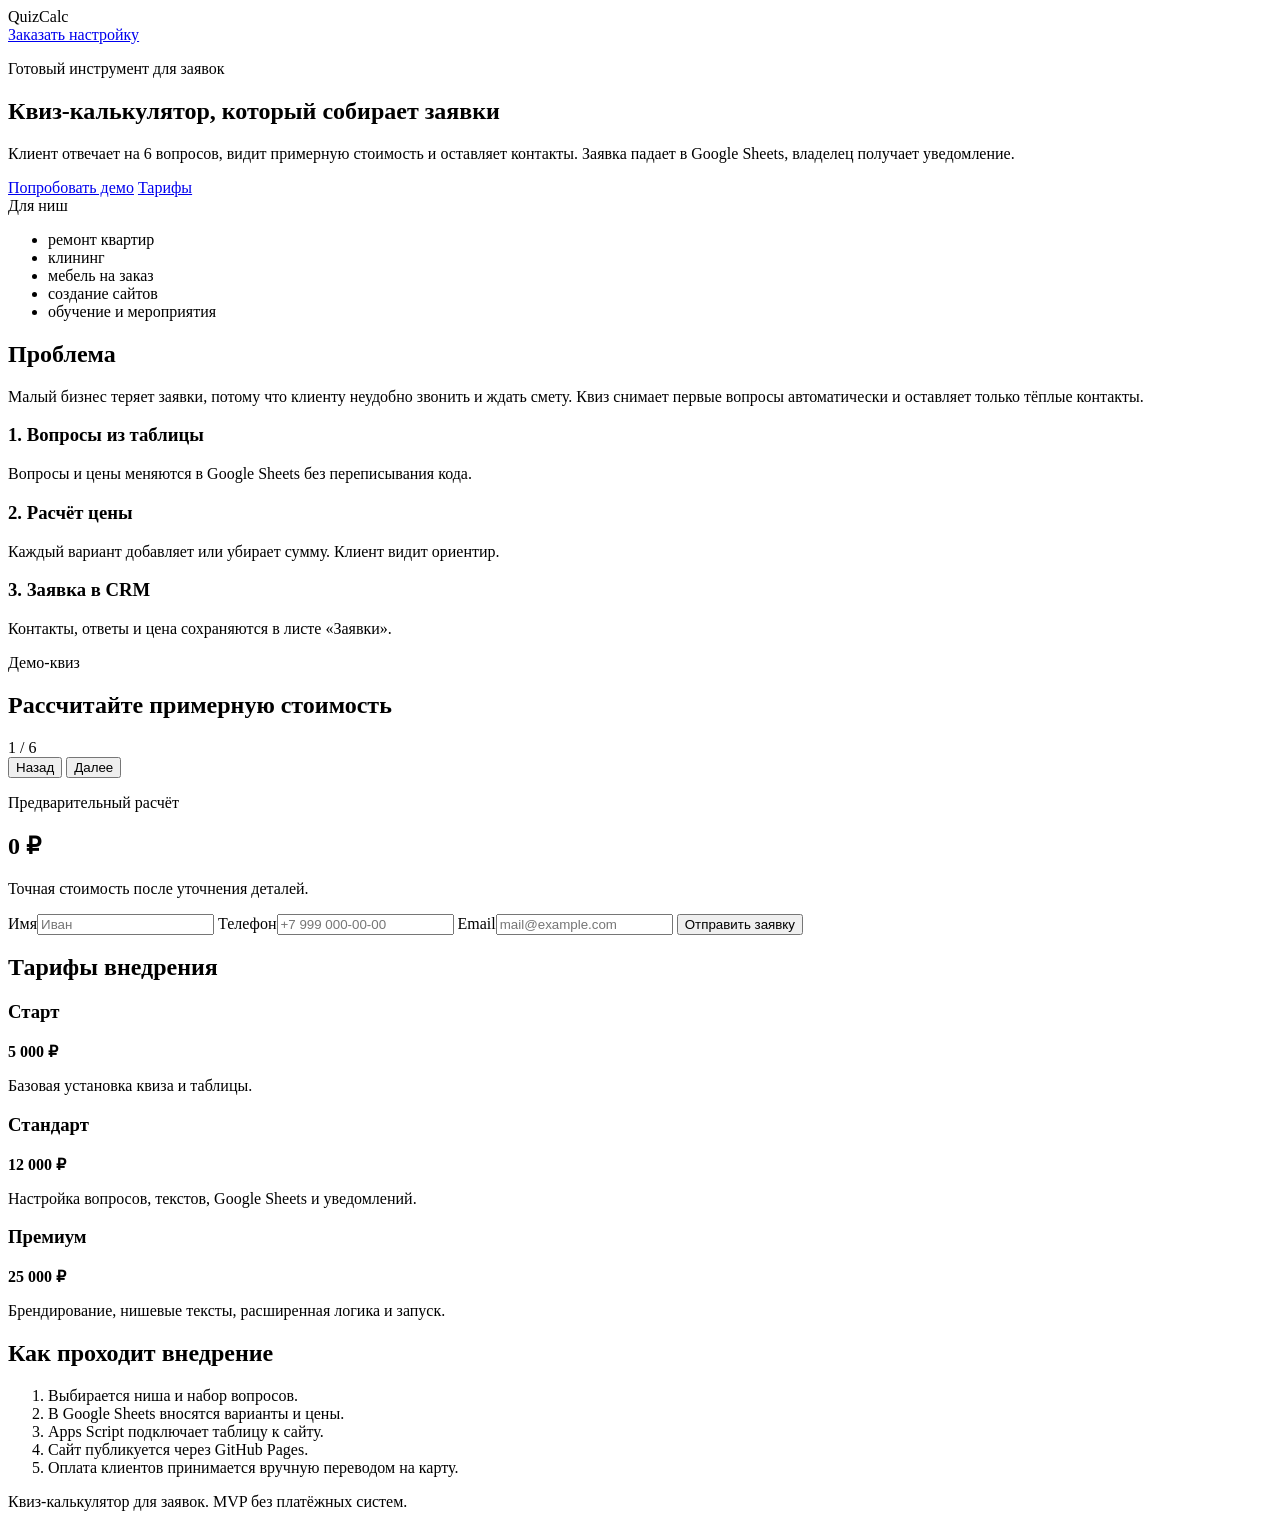
==== quiz-calculator/index.html @ aa44bd19 "Add quiz calculator index page" ====
<!DOCTYPE html>
<html lang="ru">
<head>
  <meta charset="UTF-8" />
  <meta name="viewport" content="width=device-width, initial-scale=1.0" />
  <title>Квиз-калькулятор стоимости</title>
  <meta name="description" content="Универсальный квиз-калькулятор для малого бизнеса: заявки, расчёт цены и Google Sheets CRM." />
  <link rel="stylesheet" href="styles.css" />
</head>
<body>
  <header class="hero">
    <nav class="nav">
      <div class="logo">QuizCalc</div>
      <a class="nav-link" href="#order">Заказать настройку</a>
    </nav>

    <section class="hero-grid">
      <div>
        <p class="eyebrow">Готовый инструмент для заявок</p>
        <h1>Квиз-калькулятор, который собирает заявки</h1>
        <p class="hero-text">Клиент отвечает на 6 вопросов, видит примерную стоимость и оставляет контакты. Заявка падает в Google Sheets, владелец получает уведомление.</p>
        <div class="hero-actions">
          <a class="button primary" href="#quiz">Попробовать демо</a>
          <a class="button secondary" href="#pricing">Тарифы</a>
        </div>
      </div>
      <div class="hero-card">
        <span class="card-label">Для ниш</span>
        <ul>
          <li>ремонт квартир</li>
          <li>клининг</li>
          <li>мебель на заказ</li>
          <li>создание сайтов</li>
          <li>обучение и мероприятия</li>
        </ul>
      </div>
    </section>
  </header>

  <main>
    <section class="section" id="problem">
      <h2>Проблема</h2>
      <p>Малый бизнес теряет заявки, потому что клиенту неудобно звонить и ждать смету. Квиз снимает первые вопросы автоматически и оставляет только тёплые контакты.</p>
    </section>

    <section class="section cards" id="solution">
      <article class="info-card"><h3>1. Вопросы из таблицы</h3><p>Вопросы и цены меняются в Google Sheets без переписывания кода.</p></article>
      <article class="info-card"><h3>2. Расчёт цены</h3><p>Каждый вариант добавляет или убирает сумму. Клиент видит ориентир.</p></article>
      <article class="info-card"><h3>3. Заявка в CRM</h3><p>Контакты, ответы и цена сохраняются в листе «Заявки».</p></article>
    </section>

    <section class="quiz-shell" id="quiz">
      <div class="quiz-header">
        <div>
          <p class="eyebrow">Демо-квиз</p>
          <h2>Рассчитайте примерную стоимость</h2>
        </div>
        <div id="stepCounter" class="step-counter">1 / 6</div>
      </div>

      <div class="progress-wrap"><div id="progressBar" class="progress-bar"></div></div>

      <div id="quizStep" class="quiz-step"></div>

      <div class="quiz-actions">
        <button id="prevBtn" class="button secondary" type="button">Назад</button>
        <button id="nextBtn" class="button primary" type="button">Далее</button>
      </div>

      <section id="finalScreen" class="final hidden">
        <p class="eyebrow">Предварительный расчёт</p>
        <h2 id="priceResult">0 ₽</h2>
        <p>Точная стоимость после уточнения деталей.</p>

        <form id="leadForm" class="lead-form">
          <label>Имя<input id="clientName" name="name" type="text" required placeholder="Иван" /></label>
          <label>Телефон<input id="clientPhone" name="phone" type="tel" required placeholder="+7 999 000-00-00" /></label>
          <label>Email<input id="clientEmail" name="email" type="email" placeholder="mail@example.com" /></label>
          <button class="button primary" type="submit">Отправить заявку</button>
        </form>

        <div id="successBox" class="success hidden"></div>
      </section>
    </section>

    <section class="section pricing" id="pricing">
      <h2>Тарифы внедрения</h2>
      <div class="cards">
        <article class="price-card"><h3>Старт</h3><strong>5 000 ₽</strong><p>Базовая установка квиза и таблицы.</p></article>
        <article class="price-card featured"><h3>Стандарт</h3><strong>12 000 ₽</strong><p>Настройка вопросов, текстов, Google Sheets и уведомлений.</p></article>
        <article class="price-card"><h3>Премиум</h3><strong>25 000 ₽</strong><p>Брендирование, нишевые тексты, расширенная логика и запуск.</p></article>
      </div>
    </section>

    <section class="section" id="order">
      <h2>Как проходит внедрение</h2>
      <ol class="steps">
        <li>Выбирается ниша и набор вопросов.</li>
        <li>В Google Sheets вносятся варианты и цены.</li>
        <li>Apps Script подключает таблицу к сайту.</li>
        <li>Сайт публикуется через GitHub Pages.</li>
        <li>Оплата клиентов принимается вручную переводом на карту.</li>
      </ol>
    </section>
  </main>

  <footer class="footer">
    <p>Квиз-калькулятор для заявок. MVP без платёжных систем.</p>
  </footer>

  <script src="app.js"></script>
</body>
</html>
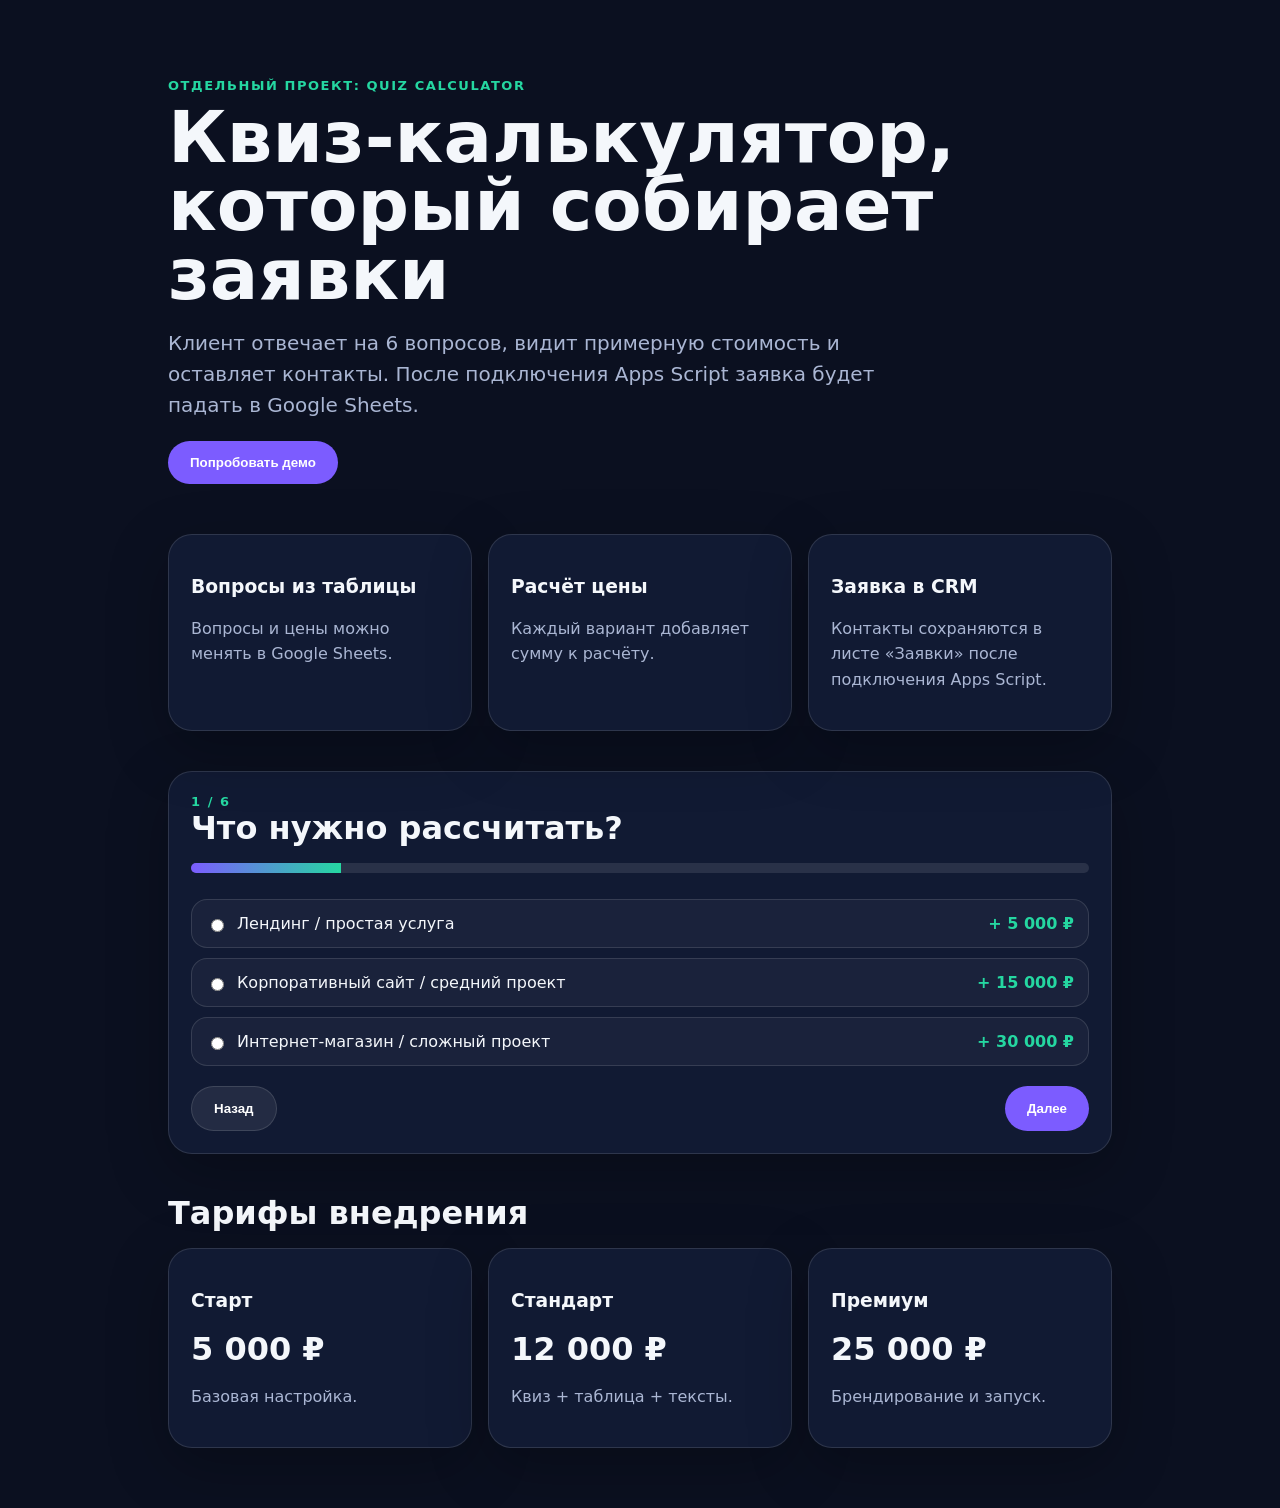
==== commit e3b38e37: "Restore quiz calculator as separate folder project" ====
--- a/quiz-calculator/index.html
+++ b/quiz-calculator/index.html
@@ -1,113 +1,70 @@
-<!DOCTYPE html>
+<!doctype html>
 <html lang="ru">
 <head>
-  <meta charset="UTF-8" />
-  <meta name="viewport" content="width=device-width, initial-scale=1.0" />
+  <meta charset="utf-8">
+  <meta name="viewport" content="width=device-width,initial-scale=1">
   <title>Квиз-калькулятор стоимости</title>
-  <meta name="description" content="Универсальный квиз-калькулятор для малого бизнеса: заявки, расчёт цены и Google Sheets CRM." />
-  <link rel="stylesheet" href="styles.css" />
+  <style>
+    *{box-sizing:border-box}body{margin:0;font-family:system-ui,-apple-system,Segoe UI,sans-serif;background:#0b1020;color:#f4f7fb}main{max-width:980px;margin:auto;padding:28px 18px 60px}.hero{padding:50px 0}.tag{color:#25d7a1;text-transform:uppercase;font-weight:800;letter-spacing:.12em;font-size:13px}h1{font-size:clamp(38px,7vw,72px);line-height:.95;margin:10px 0 18px}h2{font-size:32px;margin:0 0 16px}.lead{font-size:20px;color:#aab6d3;max-width:720px;line-height:1.55}.grid{display:grid;grid-template-columns:repeat(3,1fr);gap:16px}.card,.quiz{background:#111a33;border:1px solid rgba(255,255,255,.12);border-radius:24px;padding:22px;box-shadow:0 18px 60px rgba(0,0,0,.25)}.btn{border:0;border-radius:999px;padding:14px 22px;font-weight:800;cursor:pointer;background:#7c5cff;color:white}.btn.secondary{background:rgba(255,255,255,.08);border:1px solid rgba(255,255,255,.12)}.actions{display:flex;gap:10px;justify-content:space-between;margin-top:20px}.progress{height:10px;border-radius:999px;background:rgba(255,255,255,.1);overflow:hidden;margin:16px 0 26px}.bar{height:100%;width:0;background:linear-gradient(90deg,#7c5cff,#25d7a1);transition:.2s}.option{display:flex;gap:10px;align-items:center;border:1px solid rgba(255,255,255,.12);border-radius:16px;padding:14px;margin:10px 0;background:rgba(255,255,255,.04);cursor:pointer}.option b{margin-left:auto;color:#25d7a1}.hidden{display:none}.form{display:grid;gap:12px;max-width:520px}.form input{padding:14px;border-radius:14px;border:1px solid rgba(255,255,255,.14);background:rgba(255,255,255,.08);color:#fff;font-size:16px}.ok{background:rgba(37,215,161,.12);border:1px solid rgba(37,215,161,.35);padding:16px;border-radius:16px;margin-top:14px;color:#dff}.muted{color:#aab6d3;line-height:1.6}@media(max-width:760px){.grid{grid-template-columns:1fr}h1{font-size:42px}}
+  </style>
 </head>
 <body>
-  <header class="hero">
-    <nav class="nav">
-      <div class="logo">QuizCalc</div>
-      <a class="nav-link" href="#order">Заказать настройку</a>
-    </nav>
+<main>
+  <section class="hero">
+    <div class="tag">Отдельный проект: Quiz Calculator</div>
+    <h1>Квиз-калькулятор, который собирает заявки</h1>
+    <p class="lead">Клиент отвечает на 6 вопросов, видит примерную стоимость и оставляет контакты. После подключения Apps Script заявка будет падать в Google Sheets.</p>
+    <button class="btn" onclick="document.getElementById('quiz').scrollIntoView({behavior:'smooth'})">Попробовать демо</button>
+  </section>
 
-    <section class="hero-grid">
-      <div>
-        <p class="eyebrow">Готовый инструмент для заявок</p>
-        <h1>Квиз-калькулятор, который собирает заявки</h1>
-        <p class="hero-text">Клиент отвечает на 6 вопросов, видит примерную стоимость и оставляет контакты. Заявка падает в Google Sheets, владелец получает уведомление.</p>
-        <div class="hero-actions">
-          <a class="button primary" href="#quiz">Попробовать демо</a>
-          <a class="button secondary" href="#pricing">Тарифы</a>
-        </div>
-      </div>
-      <div class="hero-card">
-        <span class="card-label">Для ниш</span>
-        <ul>
-          <li>ремонт квартир</li>
-          <li>клининг</li>
-          <li>мебель на заказ</li>
-          <li>создание сайтов</li>
-          <li>обучение и мероприятия</li>
-        </ul>
-      </div>
-    </section>
-  </header>
+  <section class="grid">
+    <div class="card"><h3>Вопросы из таблицы</h3><p class="muted">Вопросы и цены можно менять в Google Sheets.</p></div>
+    <div class="card"><h3>Расчёт цены</h3><p class="muted">Каждый вариант добавляет сумму к расчёту.</p></div>
+    <div class="card"><h3>Заявка в CRM</h3><p class="muted">Контакты сохраняются в листе «Заявки» после подключения Apps Script.</p></div>
+  </section>
 
-  <main>
-    <section class="section" id="problem">
-      <h2>Проблема</h2>
-      <p>Малый бизнес теряет заявки, потому что клиенту неудобно звонить и ждать смету. Квиз снимает первые вопросы автоматически и оставляет только тёплые контакты.</p>
-    </section>
+  <section class="quiz" id="quiz" style="margin-top:40px">
+    <div class="tag" id="counter">1 / 6</div>
+    <h2 id="questionTitle"></h2>
+    <div class="progress"><div class="bar" id="bar"></div></div>
+    <div id="options"></div>
+    <div id="final" class="hidden">
+      <h2 id="price"></h2>
+      <p class="muted">Точная стоимость после уточнения деталей.</p>
+      <form class="form" id="leadForm">
+        <input id="name" required placeholder="Имя">
+        <input id="phone" required placeholder="Телефон">
+        <input id="email" type="email" placeholder="Email">
+        <button class="btn" type="submit">Отправить заявку</button>
+      </form>
+      <div class="ok hidden" id="ok"></div>
+    </div>
+    <div class="actions">
+      <button class="btn secondary" id="prev">Назад</button>
+      <button class="btn" id="next">Далее</button>
+    </div>
+  </section>
 
-    <section class="section cards" id="solution">
-      <article class="info-card"><h3>1. Вопросы из таблицы</h3><p>Вопросы и цены меняются в Google Sheets без переписывания кода.</p></article>
-      <article class="info-card"><h3>2. Расчёт цены</h3><p>Каждый вариант добавляет или убирает сумму. Клиент видит ориентир.</p></article>
-      <article class="info-card"><h3>3. Заявка в CRM</h3><p>Контакты, ответы и цена сохраняются в листе «Заявки».</p></article>
-    </section>
-
-    <section class="quiz-shell" id="quiz">
-      <div class="quiz-header">
-        <div>
-          <p class="eyebrow">Демо-квиз</p>
-          <h2>Рассчитайте примерную стоимость</h2>
-        </div>
-        <div id="stepCounter" class="step-counter">1 / 6</div>
-      </div>
-
-      <div class="progress-wrap"><div id="progressBar" class="progress-bar"></div></div>
-
-      <div id="quizStep" class="quiz-step"></div>
-
-      <div class="quiz-actions">
-        <button id="prevBtn" class="button secondary" type="button">Назад</button>
-        <button id="nextBtn" class="button primary" type="button">Далее</button>
-      </div>
-
-      <section id="finalScreen" class="final hidden">
-        <p class="eyebrow">Предварительный расчёт</p>
-        <h2 id="priceResult">0 ₽</h2>
-        <p>Точная стоимость после уточнения деталей.</p>
-
-        <form id="leadForm" class="lead-form">
-          <label>Имя<input id="clientName" name="name" type="text" required placeholder="Иван" /></label>
-          <label>Телефон<input id="clientPhone" name="phone" type="tel" required placeholder="+7 999 000-00-00" /></label>
-          <label>Email<input id="clientEmail" name="email" type="email" placeholder="mail@example.com" /></label>
-          <button class="button primary" type="submit">Отправить заявку</button>
-        </form>
-
-        <div id="successBox" class="success hidden"></div>
-      </section>
-    </section>
-
-    <section class="section pricing" id="pricing">
-      <h2>Тарифы внедрения</h2>
-      <div class="cards">
-        <article class="price-card"><h3>Старт</h3><strong>5 000 ₽</strong><p>Базовая установка квиза и таблицы.</p></article>
-        <article class="price-card featured"><h3>Стандарт</h3><strong>12 000 ₽</strong><p>Настройка вопросов, текстов, Google Sheets и уведомлений.</p></article>
-        <article class="price-card"><h3>Премиум</h3><strong>25 000 ₽</strong><p>Брендирование, нишевые тексты, расширенная логика и запуск.</p></article>
-      </div>
-    </section>
-
-    <section class="section" id="order">
-      <h2>Как проходит внедрение</h2>
-      <ol class="steps">
-        <li>Выбирается ниша и набор вопросов.</li>
-        <li>В Google Sheets вносятся варианты и цены.</li>
-        <li>Apps Script подключает таблицу к сайту.</li>
-        <li>Сайт публикуется через GitHub Pages.</li>
-        <li>Оплата клиентов принимается вручную переводом на карту.</li>
-      </ol>
-    </section>
-  </main>
-
-  <footer class="footer">
-    <p>Квиз-калькулятор для заявок. MVP без платёжных систем.</p>
-  </footer>
-
-  <script src="app.js"></script>
+  <section style="margin-top:40px">
+    <h2>Тарифы внедрения</h2>
+    <div class="grid">
+      <div class="card"><h3>Старт</h3><h2>5 000 ₽</h2><p class="muted">Базовая настройка.</p></div>
+      <div class="card"><h3>Стандарт</h3><h2>12 000 ₽</h2><p class="muted">Квиз + таблица + тексты.</p></div>
+      <div class="card"><h3>Премиум</h3><h2>25 000 ₽</h2><p class="muted">Брендирование и запуск.</p></div>
+    </div>
+  </section>
+</main>
+<script>
+const SCRIPT_URL='';
+const qs=[
+ {t:'Что нужно рассчитать?',o:[['Лендинг / простая услуга',5000],['Корпоративный сайт / средний проект',15000],['Интернет-магазин / сложный проект',30000]]},
+ {t:'Количество страниц или объём работ?',o:[['1–3 страницы / небольшой объём',0],['4–10 страниц / средний объём',5000],['11–30 страниц / большой объём',12000],['Больше 30 страниц',25000]]},
+ {t:'Нужен ли индивидуальный дизайн?',o:[['Шаблонный дизайн',0],['Индивидуальный дизайн',10000]]},
+ {t:'Нужны ли интеграции?',o:[['Без интеграций',0],['Форма + таблица заявок',5000],['CRM / оплата / внешние сервисы',15000]]},
+ {t:'Нужен ли контент или тексты?',o:[['Контент уже готов',0],['Нужна редактура',5000],['Нужно написать тексты с нуля',12000]]},
+ {t:'Как срочно нужен запуск?',o:[['Стандартно',0],['Срочно',7000]]}
+];
+let step=0,answers=[];const $=id=>document.getElementById(id);function money(n){return n.toLocaleString('ru-RU')+' ₽'}function sum(){return answers.reduce((s,a)=>s+(a?a.price:0),0)}function render(){const q=qs[step];$('counter').textContent=(step+1)+' / '+qs.length;$('bar').style.width=((step+1)/qs.length*100)+'%';$('questionTitle').textContent=q.t;$('final').classList.add('hidden');$('options').classList.remove('hidden');$('next').classList.remove('hidden');$('prev').disabled=step===0;$('next').textContent=step===qs.length-1?'Рассчитать':'Далее';$('options').innerHTML=q.o.map((x,i)=>`<label class="option"><input type="radio" name="opt" value="${i}" ${answers[step]?.idx===i?'checked':''}><span>${x[0]}</span><b>${x[1]?'+ '+money(x[1]):'0 ₽'}</b></label>`).join('');document.querySelectorAll('[name=opt]').forEach(i=>i.onchange=()=>{const v=q.o[+i.value];answers[step]={idx:+i.value,text:v[0],price:v[1],question:q.t}})}function final(){ $('questionTitle').textContent='Готово';$('counter').textContent='Расчёт';$('bar').style.width='100%';$('options').classList.add('hidden');$('final').classList.remove('hidden');$('next').classList.add('hidden');$('price').textContent='Предварительная стоимость: '+money(sum()) }$('prev').onclick=()=>{if(step>0){step--;render()}};$('next').onclick=()=>{if(!answers[step])return alert('Выберите вариант'); if(step<qs.length-1){step++;render()}else final()};$('leadForm').onsubmit=e=>{e.preventDefault();const data={id:'LOCAL-'+Date.now(),name:$('name').value,phone:$('phone').value,email:$('email').value,price:sum(),answers};if(!SCRIPT_URL){$('ok').classList.remove('hidden');$('ok').innerHTML='Демо-режим: заявка не отправлена, потому что Apps Script URL ещё не подключён. Расчёт: '+money(data.price);return}const form=document.createElement('form');form.method='POST';form.action=SCRIPT_URL;form.target='_blank';const input=document.createElement('input');input.name='payload';input.value=JSON.stringify(data);form.appendChild(input);document.body.appendChild(form);form.submit();form.remove();$('ok').classList.remove('hidden');$('ok').textContent='Заявка отправлена.'};render();
+</script>
 </body>
 </html>
